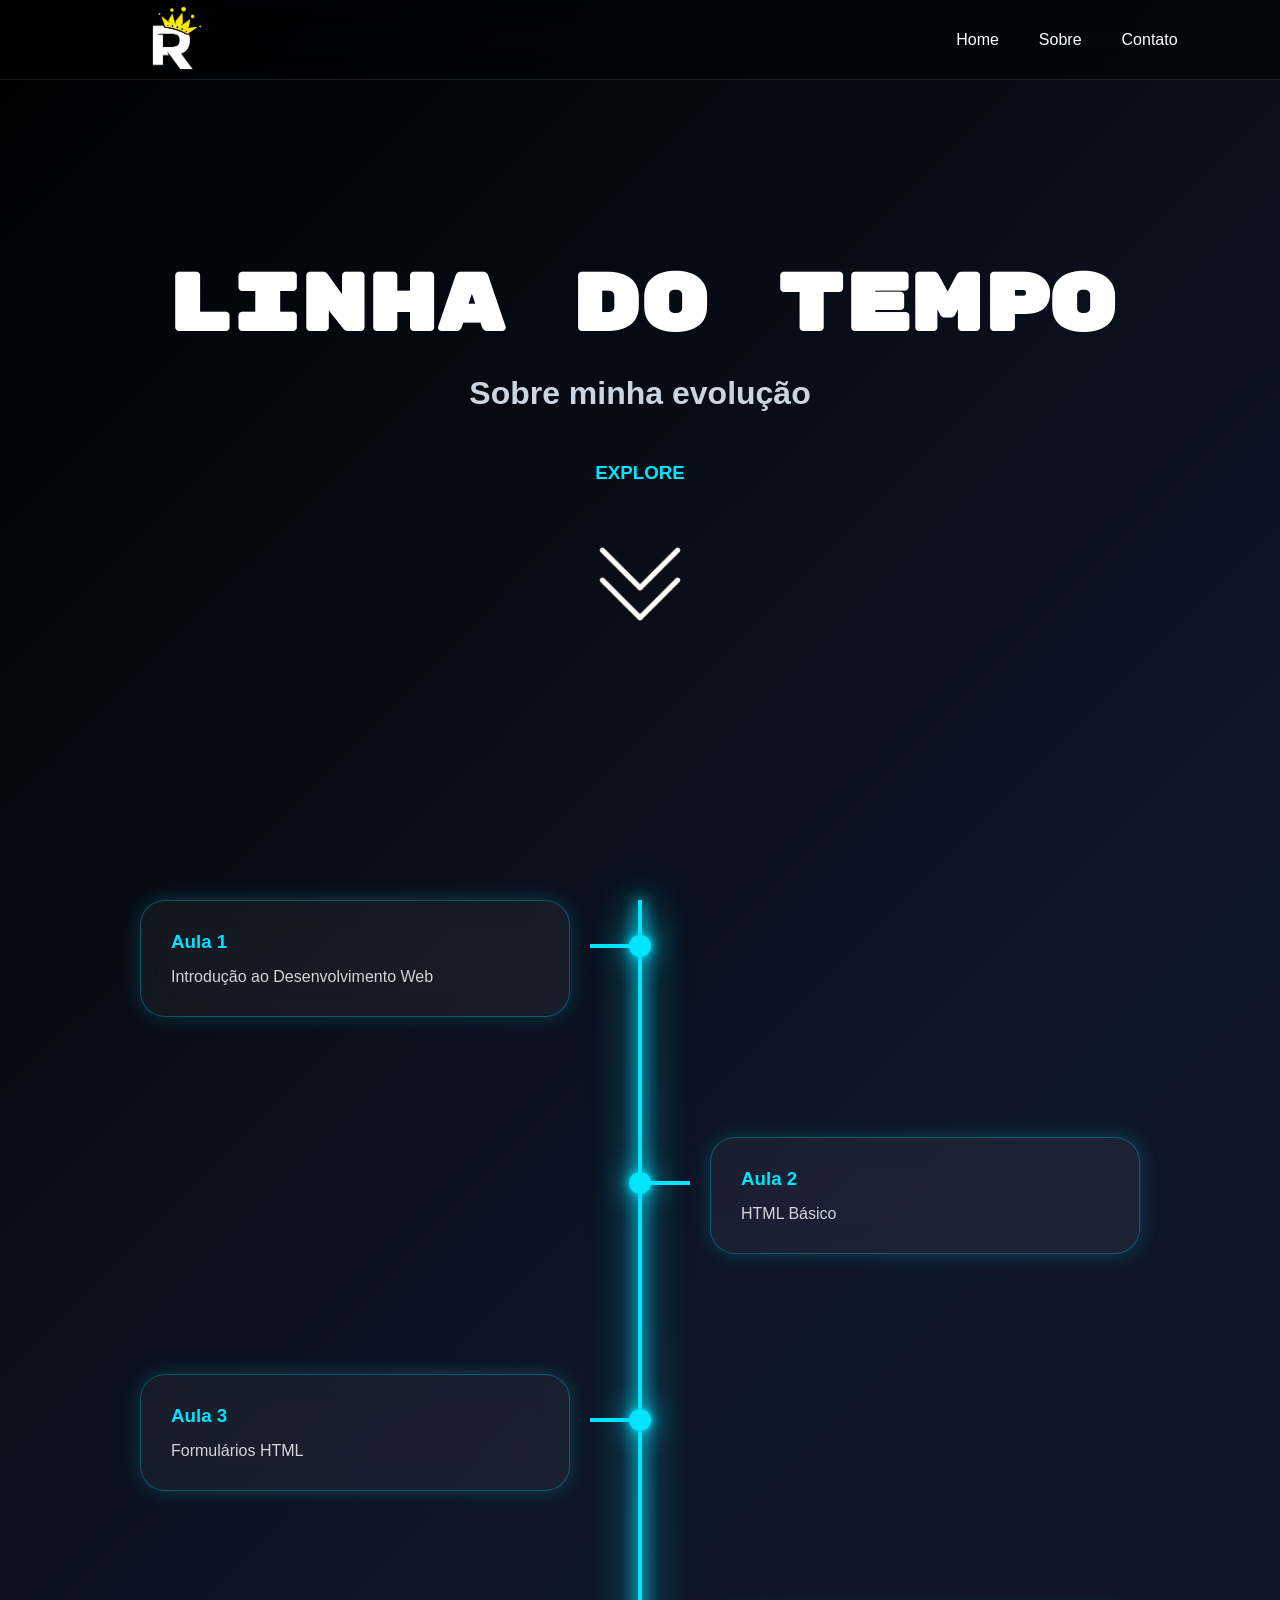
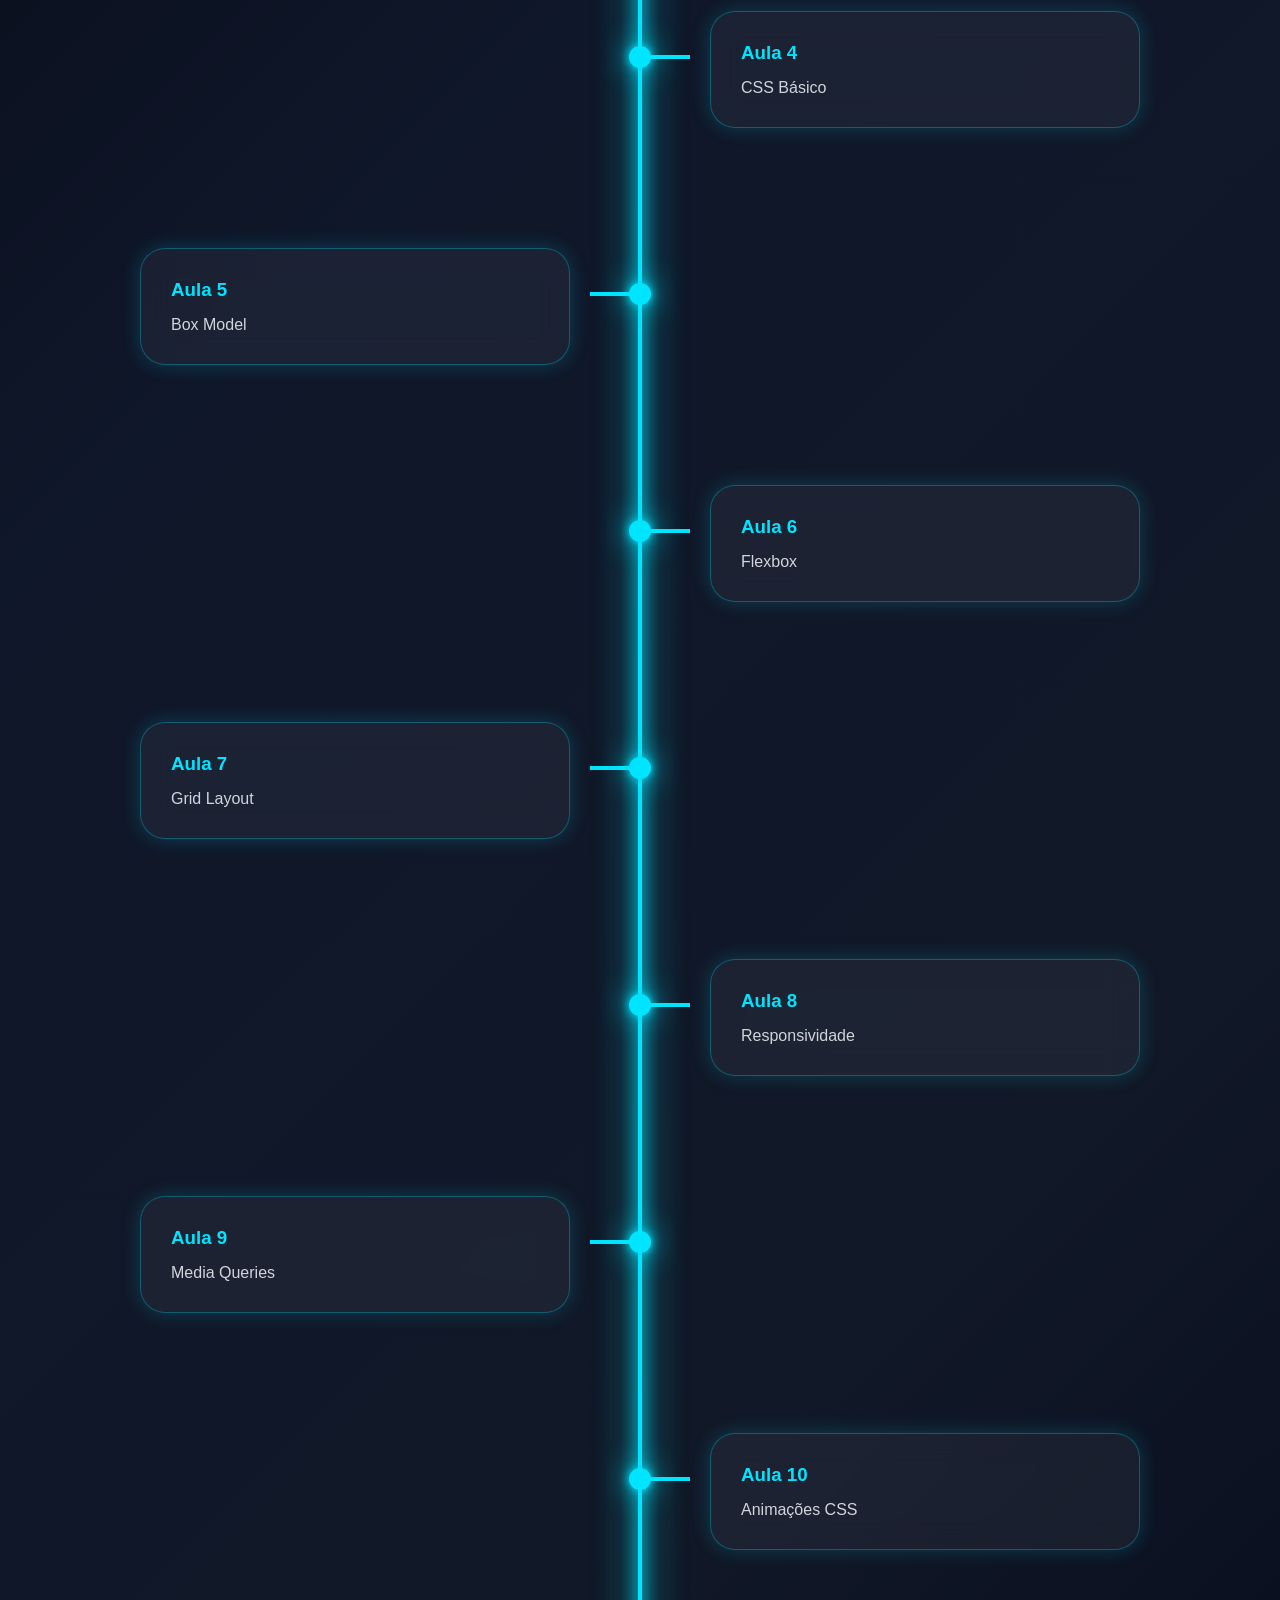
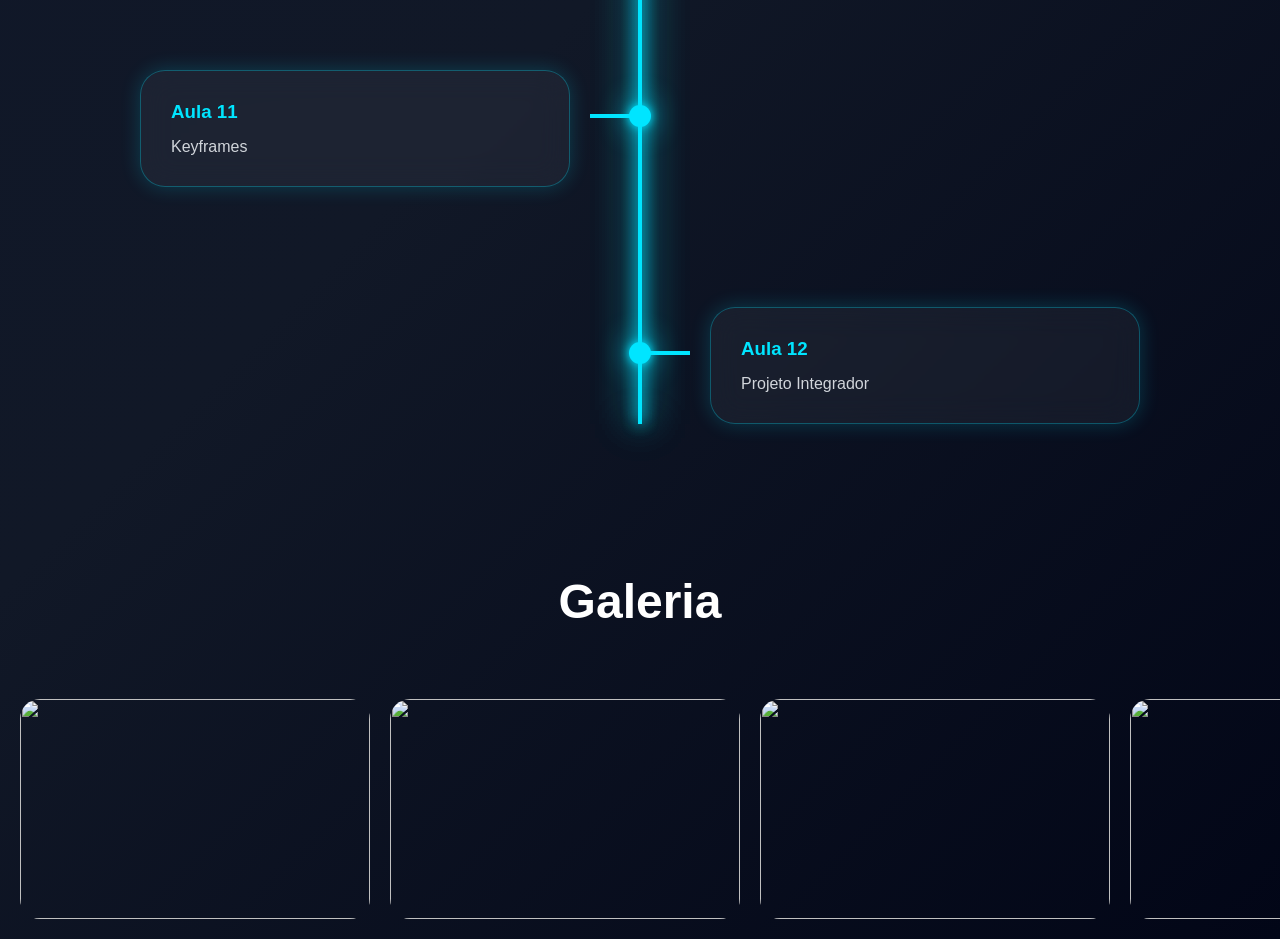
==== index.html @ 183bf14a "1 versão" ====
<!doctype html>

<html lang="en">

  <head>

    <meta charset="UTF-8" />

    <meta name="viewport" content="width=device-width, initial-scale=1.0" />

    <title>Document</title>

    <link rel="stylesheet" href="style.css" />

    <link rel="preconnect" href="https://fonts.googleapis.com">
<link rel="preconnect" href="https://fonts.gstatic.com" crossorigin>
<link href="https://fonts.googleapis.com/css2?family=Rubik+Mono+One&display=swap" rel="stylesheet">
  </head>

  <body>
    <nav>
    <div class="logo"><img src="./img/Rcoroa.png" alt="logo" /></div>
        <ul>
            <li><a href="#">Home</a></li>
            <li><a href="#">Sobre</a></li>
            <li><a href="#">Contato</a></li>
        </ul>
    </nav>
    <div class="header">

      <h1>Linha do Tempo</h1>

      <h2>Sobre minha evolução</h2>



      <h3>EXPLORE</h3>

      <img src="./img/setabrancadefinitiva.png" alt="seta" />

    </div>
    <section class="timeline">
        <ul class="timeline">

    <li class="left">
        <div class="card">
            <h3>Aula 1</h3>
            <p>Introdução ao Desenvolvimento Web</p>
        </div>
    </li>

    <li class="right">
        <div class="card">
            <h3>Aula 2</h3>
            <p>HTML Básico</p>
        </div>
    </li>

    <li class="left">
        <div class="card">
            <h3>Aula 3</h3>
            <p>Formulários HTML</p>
        </div>
    </li>

    <li class="right">
        <div class="card">
            <h3>Aula 4</h3>
            <p>CSS Básico</p>
        </div>
    </li>

    <li class="left">
        <div class="card">
            <h3>Aula 5</h3>
            <p>Box Model</p>
        </div>
    </li>

    <li class="right">
        <div class="card">
            <h3>Aula 6</h3>
            <p>Flexbox</p>
        </div>
    </li>

    <li class="left">
        <div class="card">
            <h3>Aula 7</h3>
            <p>Grid Layout</p>
        </div>
    </li>

    <li class="right">
        <div class="card">
            <h3>Aula 8</h3>
            <p>Responsividade </p>
        </div>
    </li>
    <li class="left">
        <div class="card">
            <h3>Aula 9</h3>
            <p> Media Queries</p>
        </div>
    </li>
    <li class="right">
        <div class="card">
            <h3>Aula 10</h3>
            <p>Animações CSS</p>
        </div>
        <li class="left">
        <div class="card">
            <h3>Aula 11</h3>
            <p> Keyframes</p>
        </div>
        <li class="right">
        <div class="card">
            <h3>Aula 12</h3>
            <p>Projeto Integrador</p>
        </div>
        </li>
        </li>
        </li>
    </ul>
</section>
    

<section class="carousel-section">

    <h2>Galeria</h2>

    <div class="carousel">
        <img src="img1.jpg" alt="">
        <img src="img2.jpg" alt="">
        <img src="img3.jpg" alt="">
        <img src="img4.jpg" alt="">
    </div>

</section>
    
      
  </body>

</html>
---- style.css ----
*{
    margin: 0;
    padding: 0;
    box-sizing: border-box;
}
body{
    min-height: 100vh;

    background: linear-gradient(
        135deg,
        #000000 0%,
        #0f172a 40%,
        #111827 70%,
        #020617 100%
    );

    color: white;
    font-family: Arial, sans-serif;

    overflow-x: hidden;
}
nav{
    position: fixed;
    top: 0;
    left: 0;

    width: 100%;
    height: 80px;

    display: flex;
    justify-content: space-between;
    align-items: center;

    padding: 0 8%;

    background: rgba(0,0,0,.5);
    backdrop-filter: blur(20px);

    border-bottom: 1px solid rgba(255,255,255,.1);

    z-index: 1000;
}

.logo img{
    width: 150px;
    height: 100px;
}

nav ul{
    display: flex;
    gap: 40px;

    list-style: none;
}

nav a{
    color: white;
    text-decoration: none;

    transition: .3s;
}

nav a:hover{
    color: #00e5ff;
}
.header{
    height: 100vh;

    display: flex;
    flex-direction: column;

    justify-content: center;
    align-items: center;

    text-align: center;
}

.header h1{
    font-family: "Rubik Mono One", monospace;

    font-size: 5rem;

    margin-bottom: 20px;
}

.header h2{
    font-size: 2rem;

    color: #cbd5e1;
}

.header h3{
    margin-top: 50px;

    color: #00e5ff;

    animation: pulse 2s infinite;
}

.header img{
    width: 120px;

    margin-top: 40px;

    animation: float 2s infinite;
}

@keyframes pulse{
    50%{
        transform: scale(1.1);
    }
}

@keyframes float{
    50%{
        transform: translateY(-15px);
    }
}
.timeline{
    position: relative;

    width: 1000px;

    margin: auto;

    list-style: none;
}
.timeline::before{
    content: "";

    position: absolute;

    top: 0;
    bottom: 0;

    left: 50%;

    width: 4px;

    transform: translateX(-50%);

    background: #00e5ff;

    box-shadow:
    0 0 15px #00e5ff,
    0 0 40px #00e5ff;
}

.timeline li{
    position: relative;

    width: 50%;

    margin-bottom: 120px;
}

.left{
    left: 0;

    padding-right: 70px;
}

.right{
    left: 50%;

    padding-left: 70px;
}
.timeline li::after{
    content: "";

    position: absolute;

    width: 22px;
    height: 22px;

    top: 35px;

    background: #00e5ff;

    border-radius: 50%;

    box-shadow:
    0 0 10px #00e5ff,
    0 0 30px #00e5ff;
}

.left::after{
    right: -11px;
}

.right::after{
    left: -11px;
}
.left::before{
    content: "";

    position: absolute;

    width: 50px;
    height: 4px;

    right: 0;
    top: 44px;

    background: #00e5ff;
}

.right::before{
    content: "";

    position: absolute;

    width: 50px;
    height: 4px;

    left: 0;
    top: 44px;

    background: #00e5ff;
}
.card{
    background: rgba(255,255,255,.05);

    border: 1px solid rgba(0,229,255,.3);

    border-radius: 25px;

    padding: 30px;

    backdrop-filter: blur(15px);

    transition: .4s;

    box-shadow:
    0 0 20px rgba(0,229,255,.2);
}
.card:hover{
    transform: translateY(-10px);

    box-shadow:
    0 0 20px #00e5ff,
    0 0 50px rgba(0,229,255,.5);
}

.card h3{
    color: #00e5ff;

    margin-bottom: 15px;
}

.card p{
    color: #d1d5db;
}
.carousel-section{
    margin-top: 150px;

    text-align: center;
}

.carousel-section h2{
    margin-bottom: 50px;

    font-size: 3rem;
}

.carousel{
    display: flex;

    gap: 20px;

    overflow-x: auto;

    padding: 20px;
}

.carousel img{
    width: 350px;
    height: 220px;

    object-fit: cover;

    border-radius: 20px;

    transition: .4s;
}

.carousel img:hover{
    transform: scale(1.05);
}
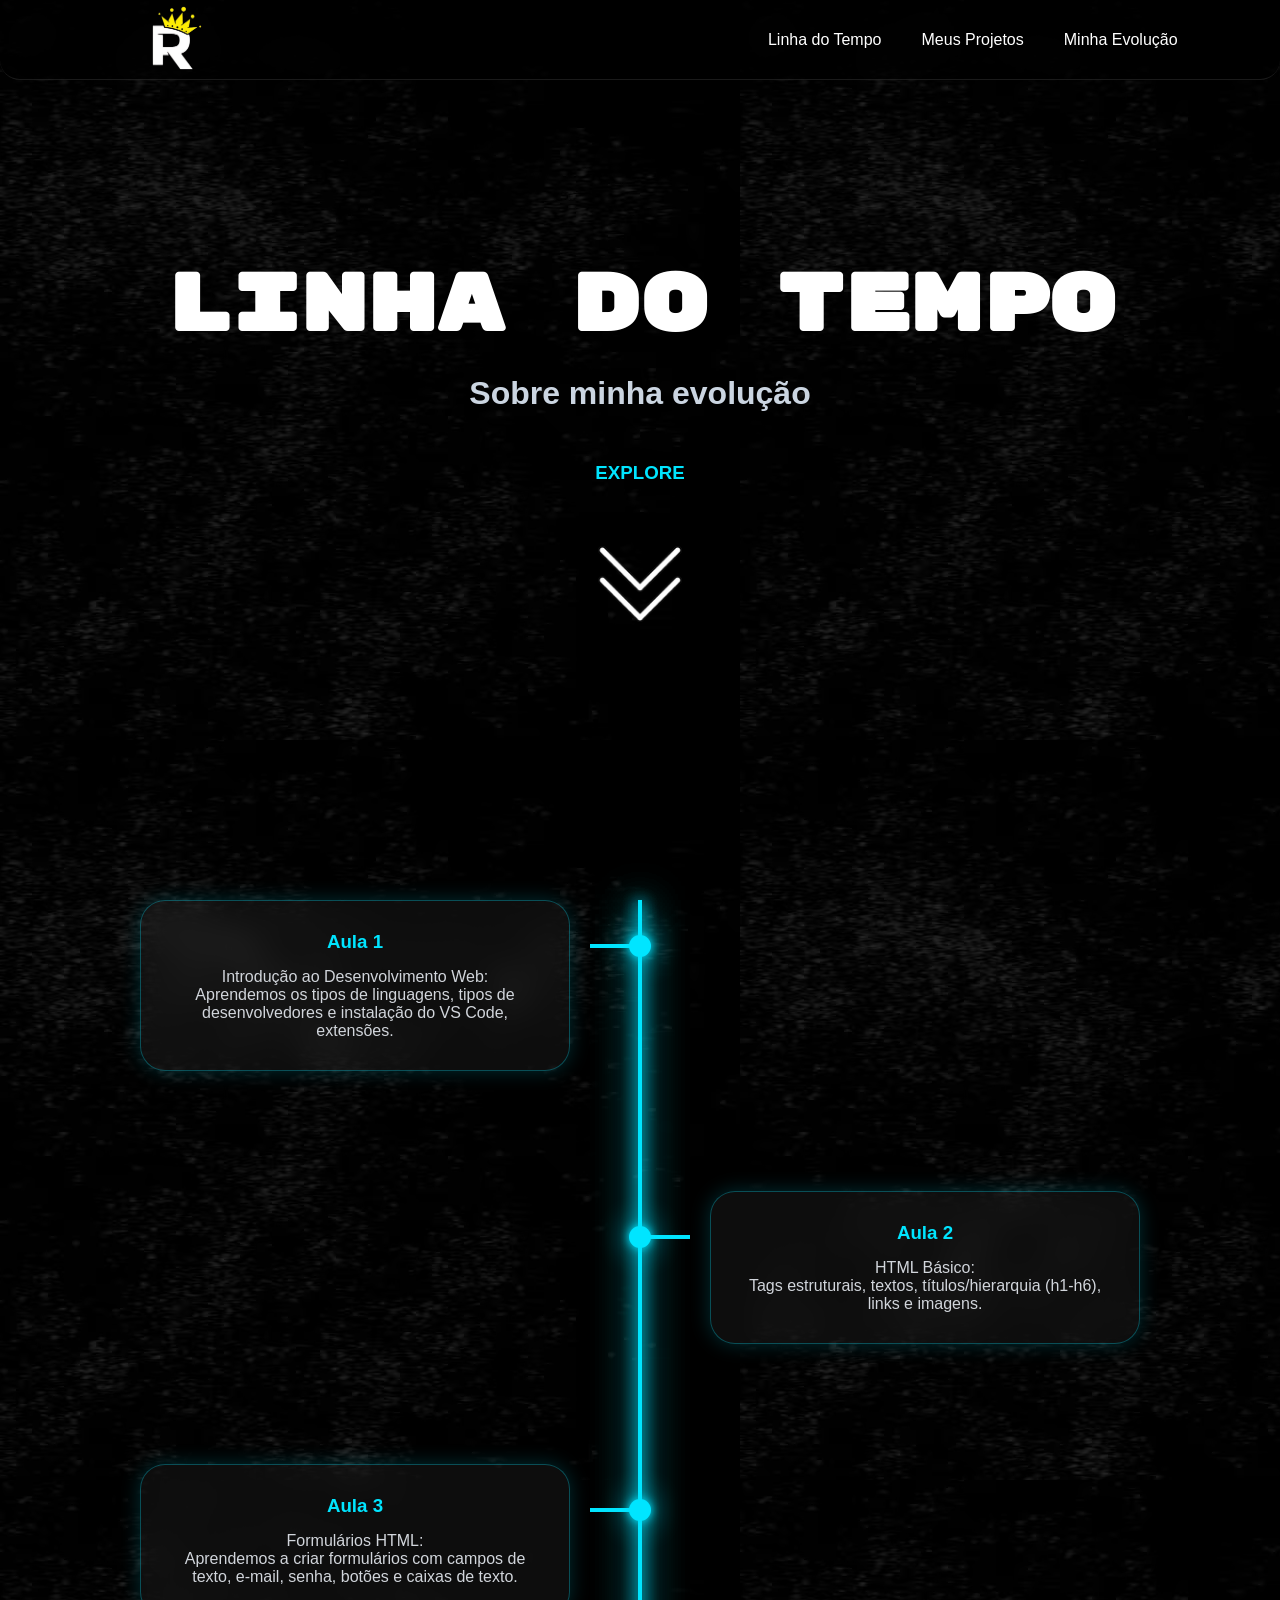
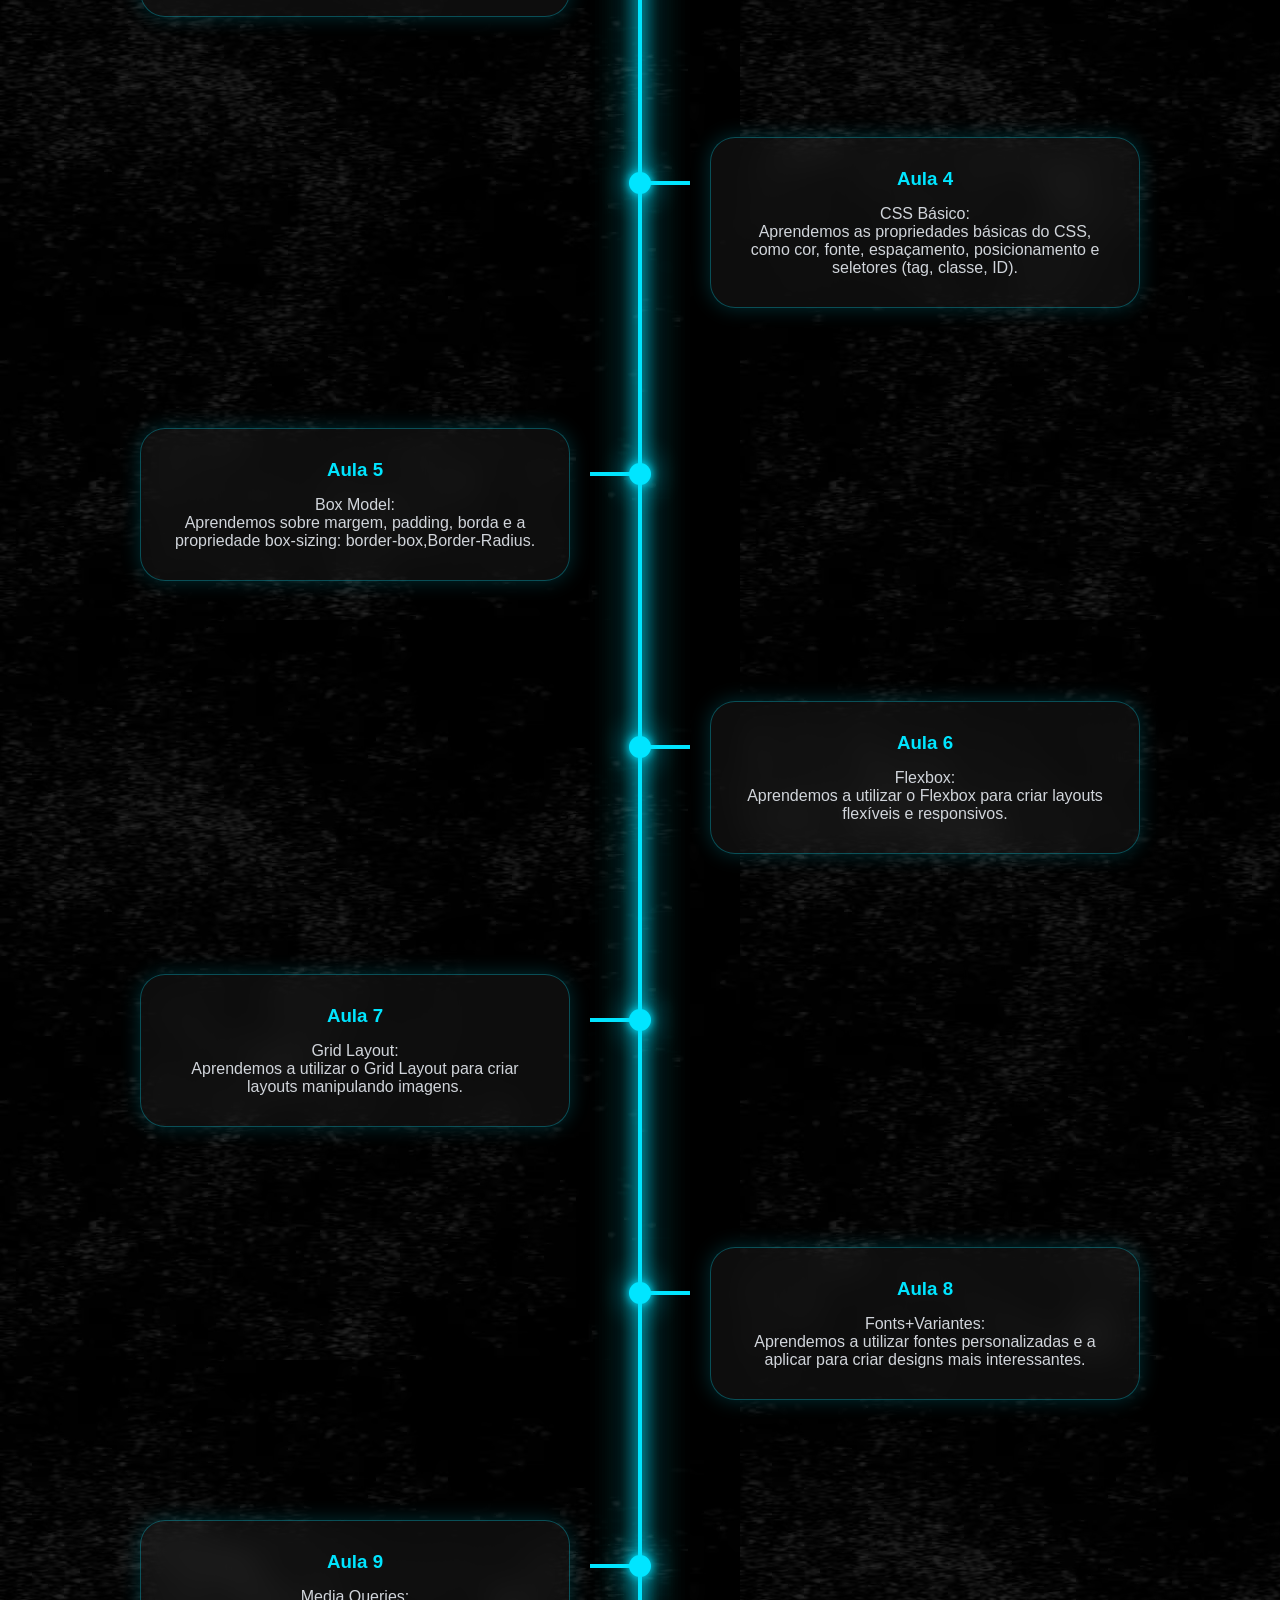
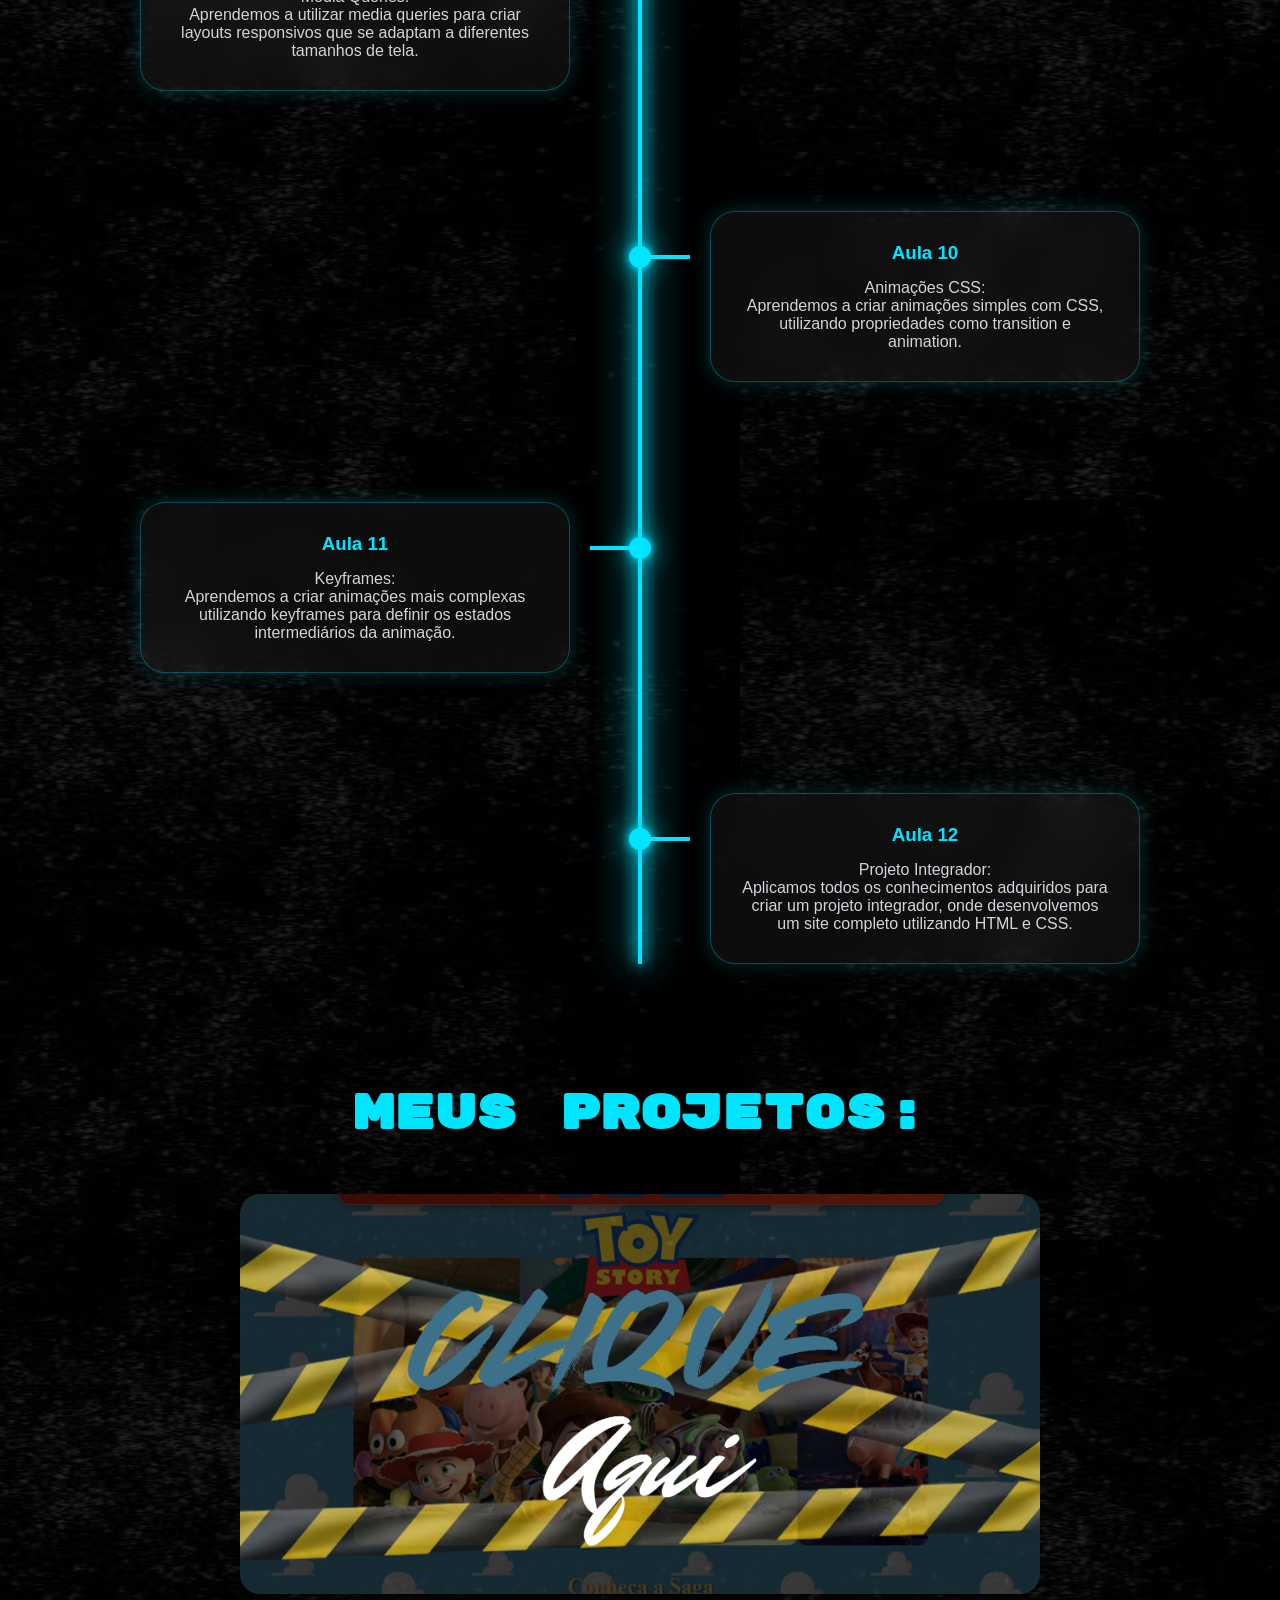
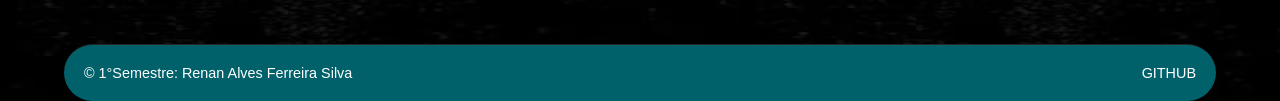
==== commit b25a61f9: "Trabalho Final" ====
--- a/index.html
+++ b/index.html
@@ -8,7 +8,7 @@
 
     <meta name="viewport" content="width=device-width, initial-scale=1.0" />
 
-    <title>Document</title>
+    <title>Minha Linha do Tempo</title>
 
     <link rel="stylesheet" href="style.css" />
 
@@ -21,124 +21,141 @@
     <nav>
     <div class="logo"><img src="./img/Rcoroa.png" alt="logo" /></div>
         <ul>
-            <li><a href="#">Home</a></li>
-            <li><a href="#">Sobre</a></li>
-            <li><a href="#">Contato</a></li>
+            <li><a href="#linha-do-tempo">Linha do Tempo</a></li>
+            <li><a href="#meus-projetos">Meus Projetos</a></li>
+            <li><a href="./minhaevolução/evo.html">Minha Evolução</a></li>
         </ul>
     </nav>
     <div class="header">
-
       <h1>Linha do Tempo</h1>
-
       <h2>Sobre minha evolução</h2>
-
-
-
       <h3>EXPLORE</h3>
-
-      <img src="./img/setabrancadefinitiva.png" alt="seta" />
-
-    </div>
-    <section class="timeline">
+      <img src="./img/setabrancadefinitiva.png" alt="seta" /> 
+     </div>
+    <section class="timeline" id="linha-do-tempo">
         <ul class="timeline">
 
-    <li class="left">
+    <li class="left" >
         <div class="card">
             <h3>Aula 1</h3>
-            <p>Introdução ao Desenvolvimento Web</p>
+            <p>Introdução ao Desenvolvimento Web:</p>
+            <p>Aprendemos os tipos de linguagens, tipos de desenvolvedores e instalação do VS Code, extensões.</p>
         </div>
     </li>
 
     <li class="right">
         <div class="card">
             <h3>Aula 2</h3>
-            <p>HTML Básico</p>
+            <p>HTML Básico:</p>
+            <p>Tags estruturais, textos, títulos/hierarquia (h1-h6), links e imagens.</p>
         </div>
     </li>
 
     <li class="left">
         <div class="card">
             <h3>Aula 3</h3>
-            <p>Formulários HTML</p>
+            <p>Formulários HTML:</p>
+            <p>Aprendemos a criar formulários com campos de texto, e-mail, senha, botões e caixas de texto.</p>
         </div>
     </li>
 
     <li class="right">
         <div class="card">
             <h3>Aula 4</h3>
-            <p>CSS Básico</p>
+            <p>CSS Básico:</p>
+            <p>Aprendemos as propriedades básicas do CSS, como cor, fonte, espaçamento, posicionamento e seletores (tag, classe, ID).</p>
         </div>
     </li>
 
     <li class="left">
         <div class="card">
             <h3>Aula 5</h3>
-            <p>Box Model</p>
+            <p>Box Model:</p>
+            <p>Aprendemos sobre margem, padding, borda e a propriedade box-sizing: border-box,Border-Radius.</p>
         </div>
     </li>
 
     <li class="right">
         <div class="card">
             <h3>Aula 6</h3>
-            <p>Flexbox</p>
+            <p>Flexbox:</p>
+            <p>Aprendemos a utilizar o Flexbox para criar layouts flexíveis e responsivos.</p>
         </div>
     </li>
 
     <li class="left">
         <div class="card">
             <h3>Aula 7</h3>
-            <p>Grid Layout</p>
+            <p>Grid Layout:</p>
+            <p>Aprendemos a utilizar o Grid Layout para criar layouts manipulando imagens.</p>
         </div>
     </li>
 
     <li class="right">
         <div class="card">
             <h3>Aula 8</h3>
-            <p>Responsividade </p>
+            <p>Fonts+Variantes:</p>
+            <p>Aprendemos a utilizar fontes personalizadas e a aplicar para criar designs mais interessantes.</p>
         </div>
     </li>
     <li class="left">
         <div class="card">
             <h3>Aula 9</h3>
-            <p> Media Queries</p>
+            <p> Media Queries:</p>
+            <p>Aprendemos a utilizar media queries para criar layouts responsivos que se adaptam a diferentes tamanhos de tela.</p>
         </div>
     </li>
     <li class="right">
         <div class="card">
             <h3>Aula 10</h3>
-            <p>Animações CSS</p>
+            <p>Animações CSS:</p>
+            <p>Aprendemos a criar animações simples com CSS, utilizando propriedades como transition e animation.</p>
         </div>
         <li class="left">
         <div class="card">
             <h3>Aula 11</h3>
-            <p> Keyframes</p>
+            <p> Keyframes:</p>
+            <p>Aprendemos a criar animações mais complexas utilizando keyframes para definir os estados intermediários da animação.</p>
         </div>
         <li class="right">
         <div class="card">
             <h3>Aula 12</h3>
-            <p>Projeto Integrador</p>
+            <p>Projeto Integrador:</p>
+            <p>Aplicamos todos os conhecimentos adquiridos para criar um projeto integrador, onde desenvolvemos um site completo utilizando HTML e CSS.</p>
+        </div>
         </div>
         </li>
         </li>
         </li>
     </ul>
 </section>
-    
-
-<section class="carousel-section">
-
-    <h2>Galeria</h2>
-
-    <div class="carousel">
-        <img src="img1.jpg" alt="">
-        <img src="img2.jpg" alt="">
-        <img src="img3.jpg" alt="">
-        <img src="img4.jpg" alt="">
+<h1 class="titulo" id="meus-projetos">Meus Projetos:</h1>
+<div class="Formato">
+        <div class="Carrosel">
+          <a href="./Meus Projetos/projetos.html" target="_blank">
+            <img src="./img/CLIQUE.png" alt="Projeto 1" />
+          </a>
+          <a href="./Meus Projetos/projetos.html" target="_blank">
+            <img src="./img/CLIQUE (2).png" alt="Projeto 2" />
+          </a>
+          <a href="./Meus Projetos/projetos.html" target="_blank">
+            <img src="./img/CLIQUE (3).png" alt="Projeto 3" />
+          </a>
+          <a href="./Meus Projetos/projetos.html" target="_blank">
+            <img src="./img/CLIQUE (1).png" alt="Projeto 4" />
+          </a>
+        </div>
+      </div>
     </div>
-
-</section>
-    
-      
-  </body>
-
-</html> +    </div>
+    </section>
+    <footer class="footer-escuro">
+  <div class="footer-conteudo">
+    <p class="footer-texto">&copy; 1°Semestre: Renan Alves Ferreira Silva</p>
+    <div class="footer-links">
+      <a href="https://github.com/RenanAlvesFS">GITHUB</a>
+    </div>
+  </div>
+</footer>
+</body>
+</html> 
--- a/style.css
+++ b/style.css
@@ -1,290 +1,295 @@
-
-*{
-    margin: 0;
-    padding: 0;
-    box-sizing: border-box;
-}
-body{
-    min-height: 100vh;
-
-    background: linear-gradient(
-        135deg,
-        #000000 0%,
-        #0f172a 40%,
-        #111827 70%,
-        #020617 100%
-    );
-
-    color: white;
-    font-family: Arial, sans-serif;
-
-    overflow-x: hidden;
-}
-nav{
-    position: fixed;
-    top: 0;
-    left: 0;
-
-    width: 100%;
-    height: 80px;
-
-    display: flex;
-    justify-content: space-between;
-    align-items: center;
-
-    padding: 0 8%;
-
-    background: rgba(0,0,0,.5);
-    backdrop-filter: blur(20px);
-
-    border-bottom: 1px solid rgba(255,255,255,.1);
-
-    z-index: 1000;
-}
-
-.logo img{
-    width: 150px;
-    height: 100px;
-}
-
-nav ul{
-    display: flex;
-    gap: 40px;
-
-    list-style: none;
-}
-
-nav a{
-    color: white;
-    text-decoration: none;
-
-    transition: .3s;
-}
-
-nav a:hover{
-    color: #00e5ff;
-}
-.header{
-    height: 100vh;
-
-    display: flex;
-    flex-direction: column;
-
-    justify-content: center;
-    align-items: center;
-
-    text-align: center;
-}
-
-.header h1{
-    font-family: "Rubik Mono One", monospace;
-
-    font-size: 5rem;
-
-    margin-bottom: 20px;
-}
-
-.header h2{
-    font-size: 2rem;
-
-    color: #cbd5e1;
-}
-
-.header h3{
-    margin-top: 50px;
-
-    color: #00e5ff;
-
-    animation: pulse 2s infinite;
-}
-
-.header img{
-    width: 120px;
-
-    margin-top: 40px;
-
-    animation: float 2s infinite;
-}
-
-@keyframes pulse{
-    50%{
-        transform: scale(1.1);
-    }
-}
-
-@keyframes float{
-    50%{
-        transform: translateY(-15px);
-    }
-}
-.timeline{
-    position: relative;
-
-    width: 1000px;
-
-    margin: auto;
-
-    list-style: none;
-}
-.timeline::before{
-    content: "";
-
-    position: absolute;
-
-    top: 0;
-    bottom: 0;
-
-    left: 50%;
-
-    width: 4px;
-
-    transform: translateX(-50%);
-
-    background: #00e5ff;
-
-    box-shadow:
+* {
+  margin: 0;
+  padding: 0;
+  box-sizing: border-box;
+}
+body {
+  min-height: 100vh;
+  background-image: url("./img/Pretotexturizado.avif");
+  color: white;
+  font-family: Arial, sans-serif;
+  overflow-x: hidden;
+}
+nav {
+  position: fixed;
+  top: 0;
+  left: 0;
+  width: 100%;
+  height: 80px;
+  display: flex;
+  justify-content: space-between;
+  align-items: center;
+  padding: 0 8%;
+  background: rgba(0, 0, 0, 0.5);
+  backdrop-filter: blur(20px);
+  border-bottom: 1px solid rgba(255, 255, 255, 0.1);
+  z-index: 1000;
+  border-radius: 0 0 20px 20px;
+}
+.logo img {
+  width: 150px;
+  height: 100px;
+}
+nav ul {
+  display: flex;
+  gap: 40px;
+  list-style: none;
+}
+nav a {
+  color: white;
+  text-decoration: none;
+  transition: 0.3s;
+}
+nav a:hover {
+  color: #00e5ff;
+}
+.header {
+  height: 100vh;
+  display: flex;
+  flex-direction: column;
+  justify-content: center;
+  align-items: center;
+  text-align: center;
+}
+.header h1 {
+  font-family: "Rubik Mono One", monospace;
+  font-size: 5rem;
+  margin-bottom: 20px;
+}
+.header h2 {
+  font-size: 2rem;
+  color: #cbd5e1;
+}
+.header h3 {
+  margin-top: 50px;
+  color: #00e5ff;
+  animation: pulse 2s infinite;
+}
+.header img {
+  width: 120px;
+  margin-top: 40px;
+  animation: float 2s infinite;
+}
+@keyframes pulse {
+  50% {
+    transform: scale(1.1);
+  }
+}
+@keyframes float {
+  50% {
+    transform: translateY(-15px);
+  }
+}
+.timeline {
+  position: relative;
+  width: 1000px;
+  margin: auto;
+  list-style: none;
+}
+.timeline::before {
+  content: "";
+  position: absolute;
+  top: 0;
+  bottom: 0;
+  left: 50%;
+  width: 4px;
+  transform: translateX(-50%);
+  background: #00e5ff;
+  box-shadow:
     0 0 15px #00e5ff,
     0 0 40px #00e5ff;
 }
 
-.timeline li{
-    position: relative;
-
-    width: 50%;
-
-    margin-bottom: 120px;
-}
-
-.left{
-    left: 0;
-
-    padding-right: 70px;
-}
-
-.right{
-    left: 50%;
-
-    padding-left: 70px;
-}
-.timeline li::after{
-    content: "";
-
-    position: absolute;
-
-    width: 22px;
-    height: 22px;
-
-    top: 35px;
-
-    background: #00e5ff;
-
-    border-radius: 50%;
-
-    box-shadow:
+.timeline li {
+  position: relative;
+  width: 50%;
+  margin-bottom: 120px;
+}
+
+.left {
+  left: 0;
+  text-align: center;
+  padding-right: 70px;
+}
+
+.right {
+  left: 50%;
+  text-align: center;
+  padding-left: 70px;
+}
+.timeline li::after {
+  content: "";
+  position: absolute;
+  width: 22px;
+  height: 22px;
+  top: 35px;
+  background: #00e5ff;
+  border-radius: 50%;
+  box-shadow:
     0 0 10px #00e5ff,
     0 0 30px #00e5ff;
 }
 
-.left::after{
-    right: -11px;
-}
-
-.right::after{
-    left: -11px;
-}
-.left::before{
-    content: "";
-
-    position: absolute;
-
-    width: 50px;
-    height: 4px;
-
-    right: 0;
-    top: 44px;
-
-    background: #00e5ff;
-}
-
-.right::before{
-    content: "";
-
-    position: absolute;
-
-    width: 50px;
-    height: 4px;
-
-    left: 0;
-    top: 44px;
-
-    background: #00e5ff;
-}
-.card{
-    background: rgba(255,255,255,.05);
-
-    border: 1px solid rgba(0,229,255,.3);
-
-    border-radius: 25px;
-
-    padding: 30px;
-
-    backdrop-filter: blur(15px);
-
-    transition: .4s;
-
-    box-shadow:
-    0 0 20px rgba(0,229,255,.2);
-}
-.card:hover{
-    transform: translateY(-10px);
-
-    box-shadow:
+.left::after {
+  right: -11px;
+}
+
+.right::after {
+  left: -11px;
+}
+.left::before {
+  content: "";
+  position: absolute;
+  width: 50px;
+  height: 4px;
+  right: 0;
+  top: 44px;
+  background: #00e5ff;
+}
+
+.right::before {
+  content: "";
+  position: absolute;
+  width: 50px;
+  height: 4px;
+  left: 0;
+  top: 44px;
+  background: #00e5ff;
+}
+.card {
+  background: rgba(255, 255, 255, 0.05);
+  border: 1px solid rgba(0, 229, 255, 0.3);
+  border-radius: 25px;
+  padding: 30px;
+  backdrop-filter: blur(15px);
+  transition: 0.4s;
+  box-shadow: 0 0 20px rgba(0, 229, 255, 0.2);
+}
+.card:hover {
+  transform: translateY(-10px);
+  box-shadow:
     0 0 20px #00e5ff,
-    0 0 50px rgba(0,229,255,.5);
-}
-
-.card h3{
-    color: #00e5ff;
-
-    margin-bottom: 15px;
-}
-
-.card p{
-    color: #d1d5db;
-}
-.carousel-section{
-    margin-top: 150px;
-
-    text-align: center;
-}
-
-.carousel-section h2{
-    margin-bottom: 50px;
-
-    font-size: 3rem;
-}
-
-.carousel{
-    display: flex;
-
-    gap: 20px;
-
-    overflow-x: auto;
-
-    padding: 20px;
-}
-
-.carousel img{
-    width: 350px;
-    height: 220px;
-
-    object-fit: cover;
-
-    border-radius: 20px;
-
-    transition: .4s;
-}
-
-.carousel img:hover{
-    transform: scale(1.05);
-}+    0 0 50px rgba(0, 229, 255, 0.5);
+}
+
+.card h3 {
+  color: #00e5ff;
+  margin-bottom: 15px;
+}
+
+.card p {
+  color: #d1d5db;
+}
+.Formato {
+  width: 90%;
+  max-width: 800px;
+  height: 400px;
+  margin: auto;
+  overflow: hidden;
+  border-radius: 20px;
+  margin: 50px auto;
+}
+
+.Carrosel {
+  display: flex;
+  height: 100%;
+  animation: slide 15s infinite;
+}
+
+.Carrosel a {
+  flex: 0 0 100%;
+}
+
+.Carrosel img {
+  width: 100%;
+  height: 100%;
+  object-fit: cover;
+  display: block;
+}
+@keyframes slide {
+  0% {
+    transform: translateX(0%);
+  }
+  20% {
+    transform: translateX(0%);
+  }
+
+  25% {
+    transform: translateX(-100%);
+  }
+  45% {
+    transform: translateX(-100%);
+  }
+
+  50% {
+    transform: translateX(-200%);
+  }
+  70% {
+    transform: translateX(-200%);
+  }
+
+  75% {
+    transform: translateX(-300%);
+  }
+  100% {
+    transform: translateX(-300%);
+  }
+}
+.Carrosel:hover {
+  animation-play-state: paused;
+}
+.Carrosel img:hover {
+  transform: scale(1.05);
+  transition: 0.3s;
+}
+.titulo {
+  text-align: center;
+  font-size: 3rem;
+  margin: 50px 0;
+  color: #00e5ff;
+  font-family: "Rubik Mono One", monospace;
+}
+.footer-escuro {
+  width: 90%;
+  max-width: 1200px;
+  margin: 0 auto;
+  font-family: sans-serif;
+  background-color: #01616b;
+  padding: 20px 0;
+  box-sizing: border-box;
+  border-top: 1px solid #252525;
+  border-radius: 30px;
+}
+
+.footer-conteudo {
+  max-width: 1200px;
+  margin: 0 auto;
+  padding: 0 20px;
+  display: flex;
+  justify-content: space-between;
+  align-items: center;
+  flex-wrap: wrap;
+  gap: 15px;
+}
+
+.footer-texto {
+  font-size: 0.9rem;
+  color: #ffffff;
+  margin: 0;
+}
+
+.footer-links {
+  display: flex;
+  gap: 20px;
+}
+
+.footer-links a {
+  font-size: 0.9rem;
+  color: #ffffff;
+  text-decoration: none;
+  transition: color 0.2s ease;
+}
+
+.footer-links a:hover {
+  color: #ff8512;
+}
